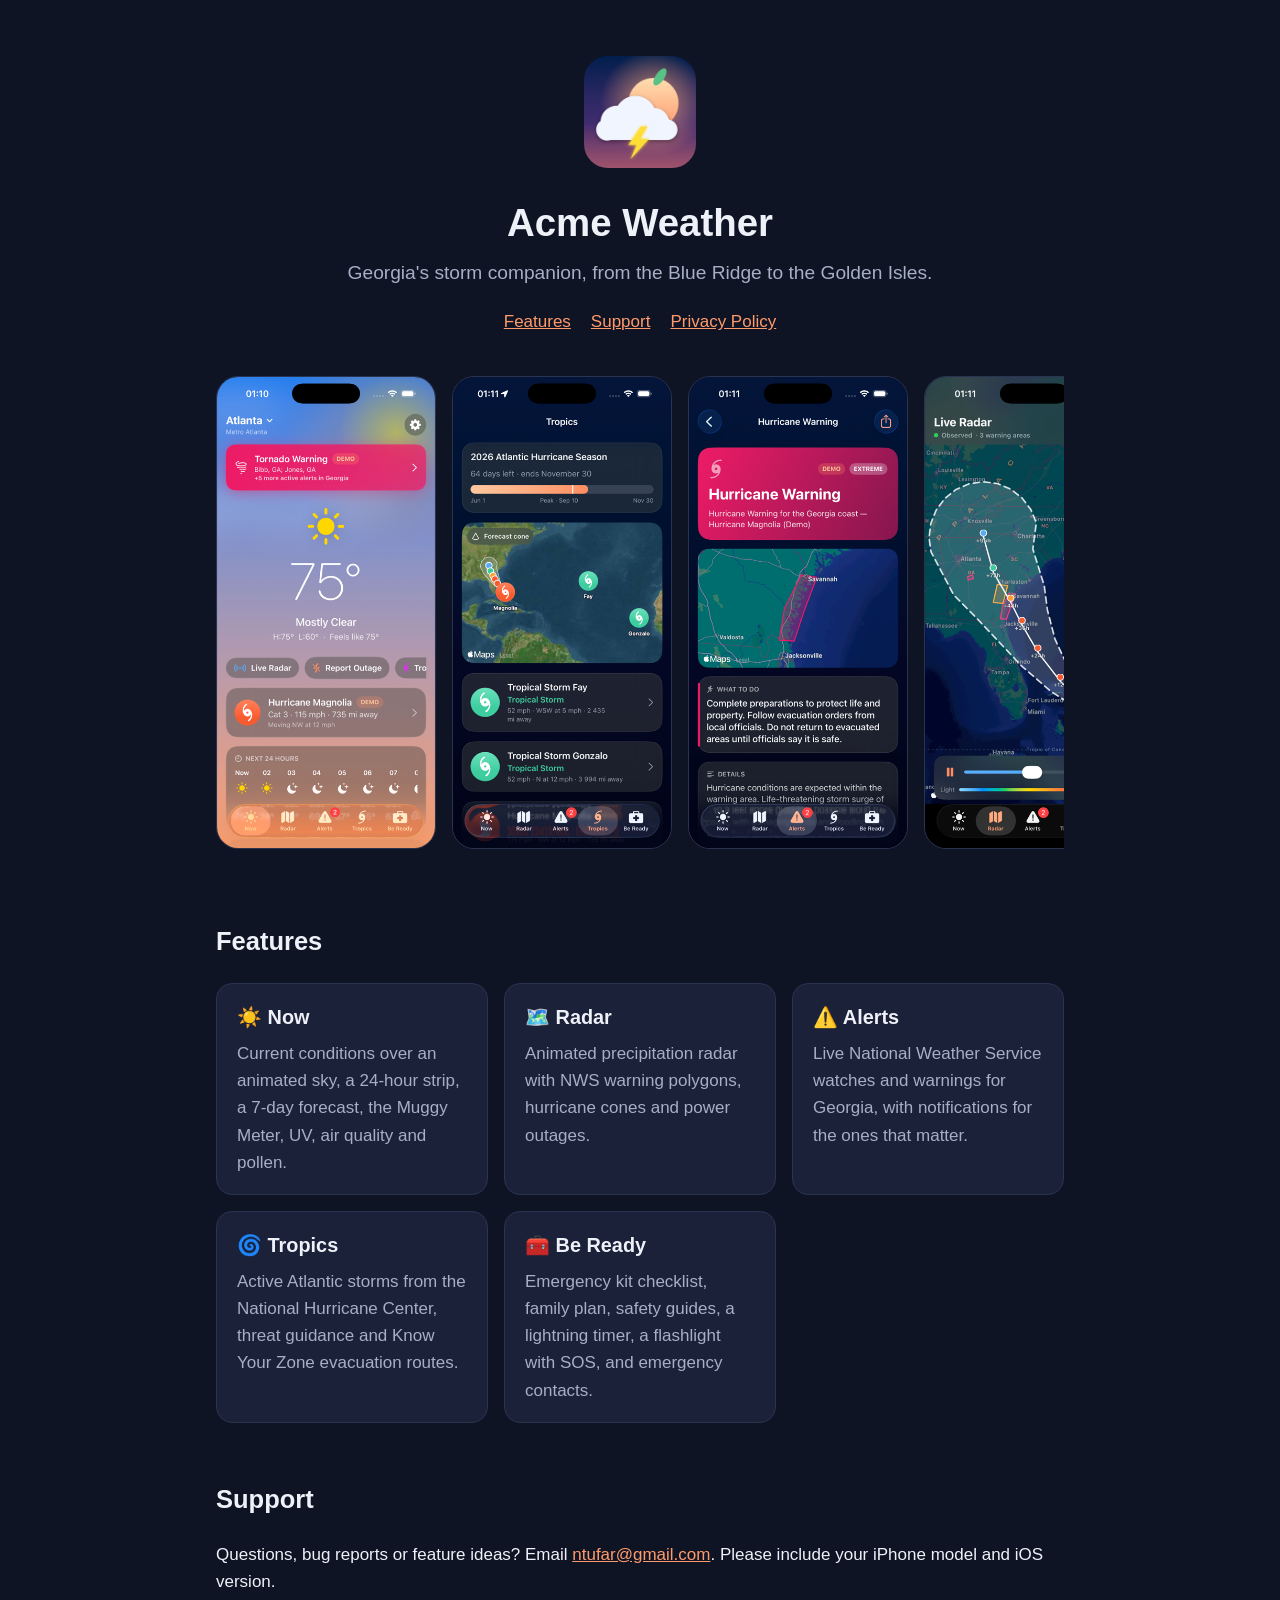
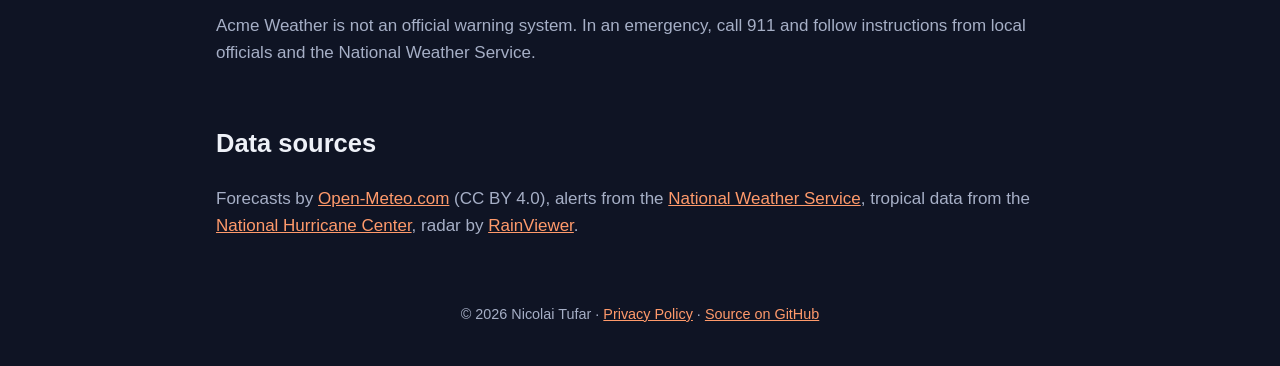
==== docs/index.html @ cc200127 "Add GitHub Pages site with support page and privacy policy Also set the real contact address in the " ====
<!doctype html>
<html lang="en">
<head>
  <meta charset="utf-8">
  <meta name="viewport" content="width=device-width, initial-scale=1">
  <title>Acme Weather — Georgia's Storm Companion</title>
  <meta name="description" content="Live radar, NWS warnings, hurricane tracking and safety tools for Georgia.">
  <link rel="icon" href="images/icon.png">
  <link rel="stylesheet" href="style.css">
</head>
<body>
  <div class="wrap">
    <header>
      <img class="icon" src="images/icon.png" alt="Acme Weather app icon">
      <h1>Acme Weather</h1>
      <p class="tagline">Georgia's storm companion, from the Blue Ridge to the Golden Isles.</p>
      <nav>
        <a href="#features">Features</a>
        <a href="#support">Support</a>
        <a href="privacy.html">Privacy Policy</a>
      </nav>
    </header>

    <div class="shots">
      <img src="images/screen-1.png" alt="App screenshot 1">
      <img src="images/screen-2.png" alt="App screenshot 2">
      <img src="images/screen-3.png" alt="App screenshot 3">
      <img src="images/screen-4.png" alt="App screenshot 4">
      <img src="images/screen-5.png" alt="App screenshot 5">
      <img src="images/screen-6.png" alt="App screenshot 6">
    </div>

    <h2 id="features">Features</h2>
    <div class="features">
      <div class="card"><h3>☀️ Now</h3><p>Current conditions over an animated sky, a 24-hour strip, a 7-day forecast, the Muggy Meter, UV, air quality and pollen.</p></div>
      <div class="card"><h3>🗺️ Radar</h3><p>Animated precipitation radar with NWS warning polygons, hurricane cones and power outages.</p></div>
      <div class="card"><h3>⚠️ Alerts</h3><p>Live National Weather Service watches and warnings for Georgia, with notifications for the ones that matter.</p></div>
      <div class="card"><h3>🌀 Tropics</h3><p>Active Atlantic storms from the National Hurricane Center, threat guidance and Know Your Zone evacuation routes.</p></div>
      <div class="card"><h3>🧰 Be Ready</h3><p>Emergency kit checklist, family plan, safety guides, a lightning timer, a flashlight with SOS, and emergency contacts.</p></div>
    </div>

    <h2 id="support">Support</h2>
    <p>Questions, bug reports or feature ideas? Email <a href="mailto:ntufar@gmail.com">ntufar@gmail.com</a>. Please include your iPhone model and iOS version.</p>
    <p class="muted">Acme Weather is not an official warning system. In an emergency, call 911 and follow instructions from local officials and the National Weather Service.</p>

    <h2>Data sources</h2>
    <p class="muted">Forecasts by <a href="https://open-meteo.com">Open-Meteo.com</a> (CC BY 4.0), alerts from the <a href="https://www.weather.gov">National Weather Service</a>, tropical data from the <a href="https://www.nhc.noaa.gov">National Hurricane Center</a>, radar by <a href="https://www.rainviewer.com">RainViewer</a>.</p>

    <footer>
      © 2026 Nicolai Tufar · <a href="privacy.html">Privacy Policy</a> · <a href="https://github.com/ntufar/AcmeWeather">Source on GitHub</a>
    </footer>
  </div>
</body>
</html>
---- docs/style.css ----
:root {
  --bg: #0f1424;
  --surface: #1a2138;
  --text: #eef1f8;
  --muted: #a6afc6;
  --accent: #ff9a6b;
  --border: #2a3350;
}
* { box-sizing: border-box; }
body {
  margin: 0;
  background: var(--bg);
  color: var(--text);
  font: 17px/1.6 -apple-system, BlinkMacSystemFont, "Segoe UI", Roboto, sans-serif;
}
a { color: var(--accent); }
.wrap { max-width: 880px; margin: 0 auto; padding: 0 16px; }
header { padding: 56px 0 32px; text-align: center; }
header img.icon { width: 112px; height: 112px; border-radius: 24px; }
h1 { font-size: 2.4rem; margin: 16px 0 4px; }
h2 { margin-top: 2.2em; }
.tagline { color: var(--muted); font-size: 1.2rem; margin: 0; }
nav { margin-top: 20px; display: flex; gap: 20px; justify-content: center; flex-wrap: wrap; }
.shots { display: flex; gap: 16px; overflow-x: auto; padding: 8px 0 16px; scroll-snap-type: x mandatory; }
.shots img { width: 220px; flex: none; border-radius: 22px; border: 1px solid var(--border); scroll-snap-align: start; }
.features { display: grid; grid-template-columns: repeat(auto-fit, minmax(240px, 1fr)); gap: 16px; }
.card { background: var(--surface); border: 1px solid var(--border); border-radius: 16px; padding: 18px 20px; }
.card h3 { margin: 0 0 6px; }
.card p { margin: 0; color: var(--muted); }
table { border-collapse: collapse; width: 100%; }
th, td { text-align: left; padding: 8px 10px; border-bottom: 1px solid var(--border); vertical-align: top; }
.muted { color: var(--muted); }
footer { margin: 64px 0 40px; color: var(--muted); font-size: 0.9rem; text-align: center; }
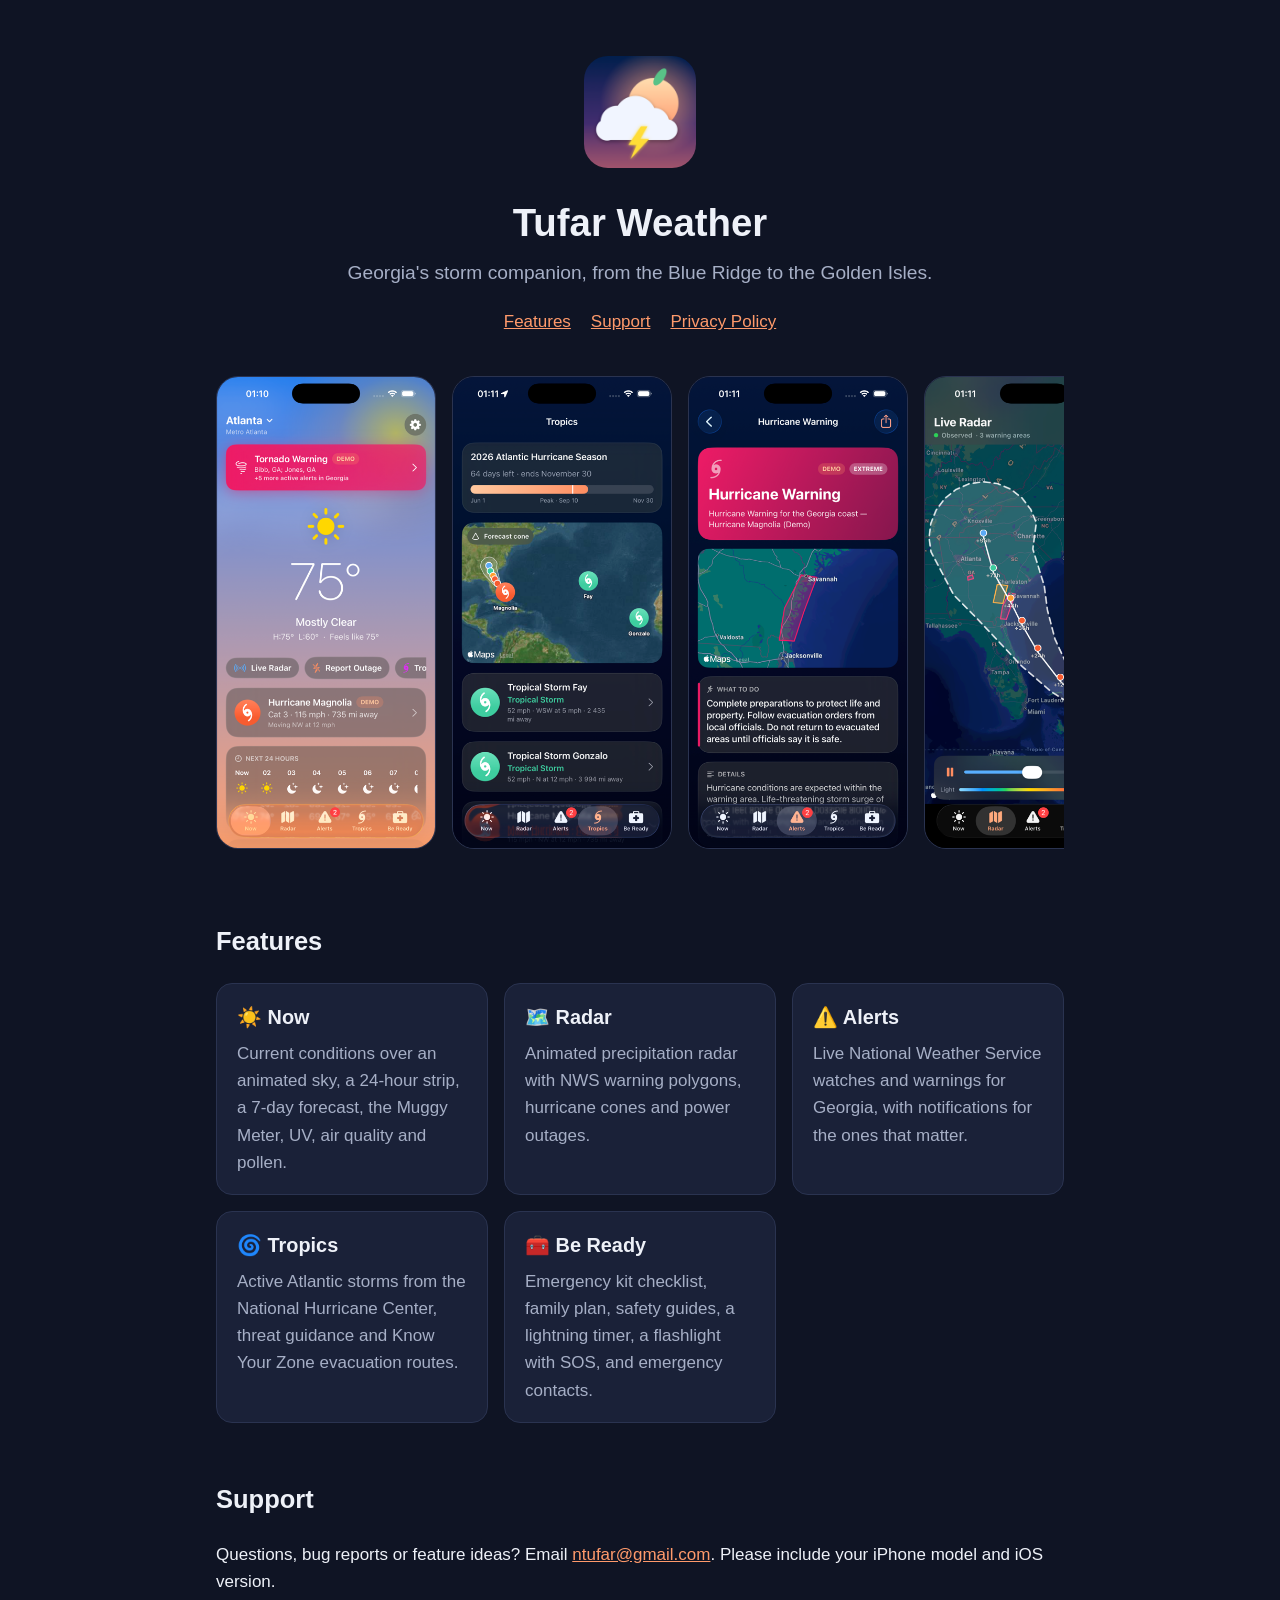
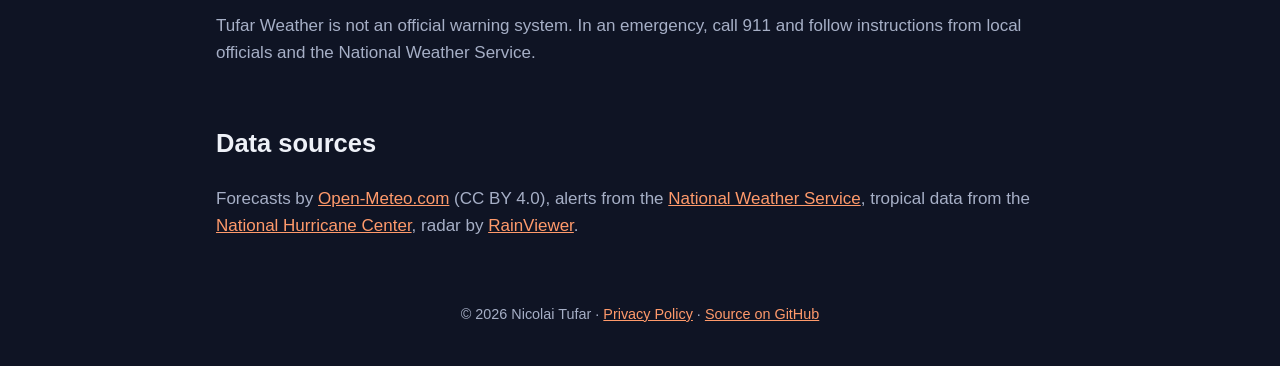
==== commit 9ada7f34: "Rename app to Tufar Weather Acme Weather is taken on the App Store. Update the display name, permiss" ====
--- a/docs/index.html
+++ b/docs/index.html
@@ -3,7 +3,7 @@
 <head>
   <meta charset="utf-8">
   <meta name="viewport" content="width=device-width, initial-scale=1">
-  <title>Acme Weather — Georgia's Storm Companion</title>
+  <title>Tufar Weather — Georgia's Storm Companion</title>
   <meta name="description" content="Live radar, NWS warnings, hurricane tracking and safety tools for Georgia.">
   <link rel="icon" href="images/icon.png">
   <link rel="stylesheet" href="style.css">
@@ -11,8 +11,8 @@
 <body>
   <div class="wrap">
     <header>
-      <img class="icon" src="images/icon.png" alt="Acme Weather app icon">
-      <h1>Acme Weather</h1>
+      <img class="icon" src="images/icon.png" alt="Tufar Weather app icon">
+      <h1>Tufar Weather</h1>
       <p class="tagline">Georgia's storm companion, from the Blue Ridge to the Golden Isles.</p>
       <nav>
         <a href="#features">Features</a>
@@ -41,7 +41,7 @@
 
     <h2 id="support">Support</h2>
     <p>Questions, bug reports or feature ideas? Email <a href="mailto:ntufar@gmail.com">ntufar@gmail.com</a>. Please include your iPhone model and iOS version.</p>
-    <p class="muted">Acme Weather is not an official warning system. In an emergency, call 911 and follow instructions from local officials and the National Weather Service.</p>
+    <p class="muted">Tufar Weather is not an official warning system. In an emergency, call 911 and follow instructions from local officials and the National Weather Service.</p>
 
     <h2>Data sources</h2>
     <p class="muted">Forecasts by <a href="https://open-meteo.com">Open-Meteo.com</a> (CC BY 4.0), alerts from the <a href="https://www.weather.gov">National Weather Service</a>, tropical data from the <a href="https://www.nhc.noaa.gov">National Hurricane Center</a>, radar by <a href="https://www.rainviewer.com">RainViewer</a>.</p>
